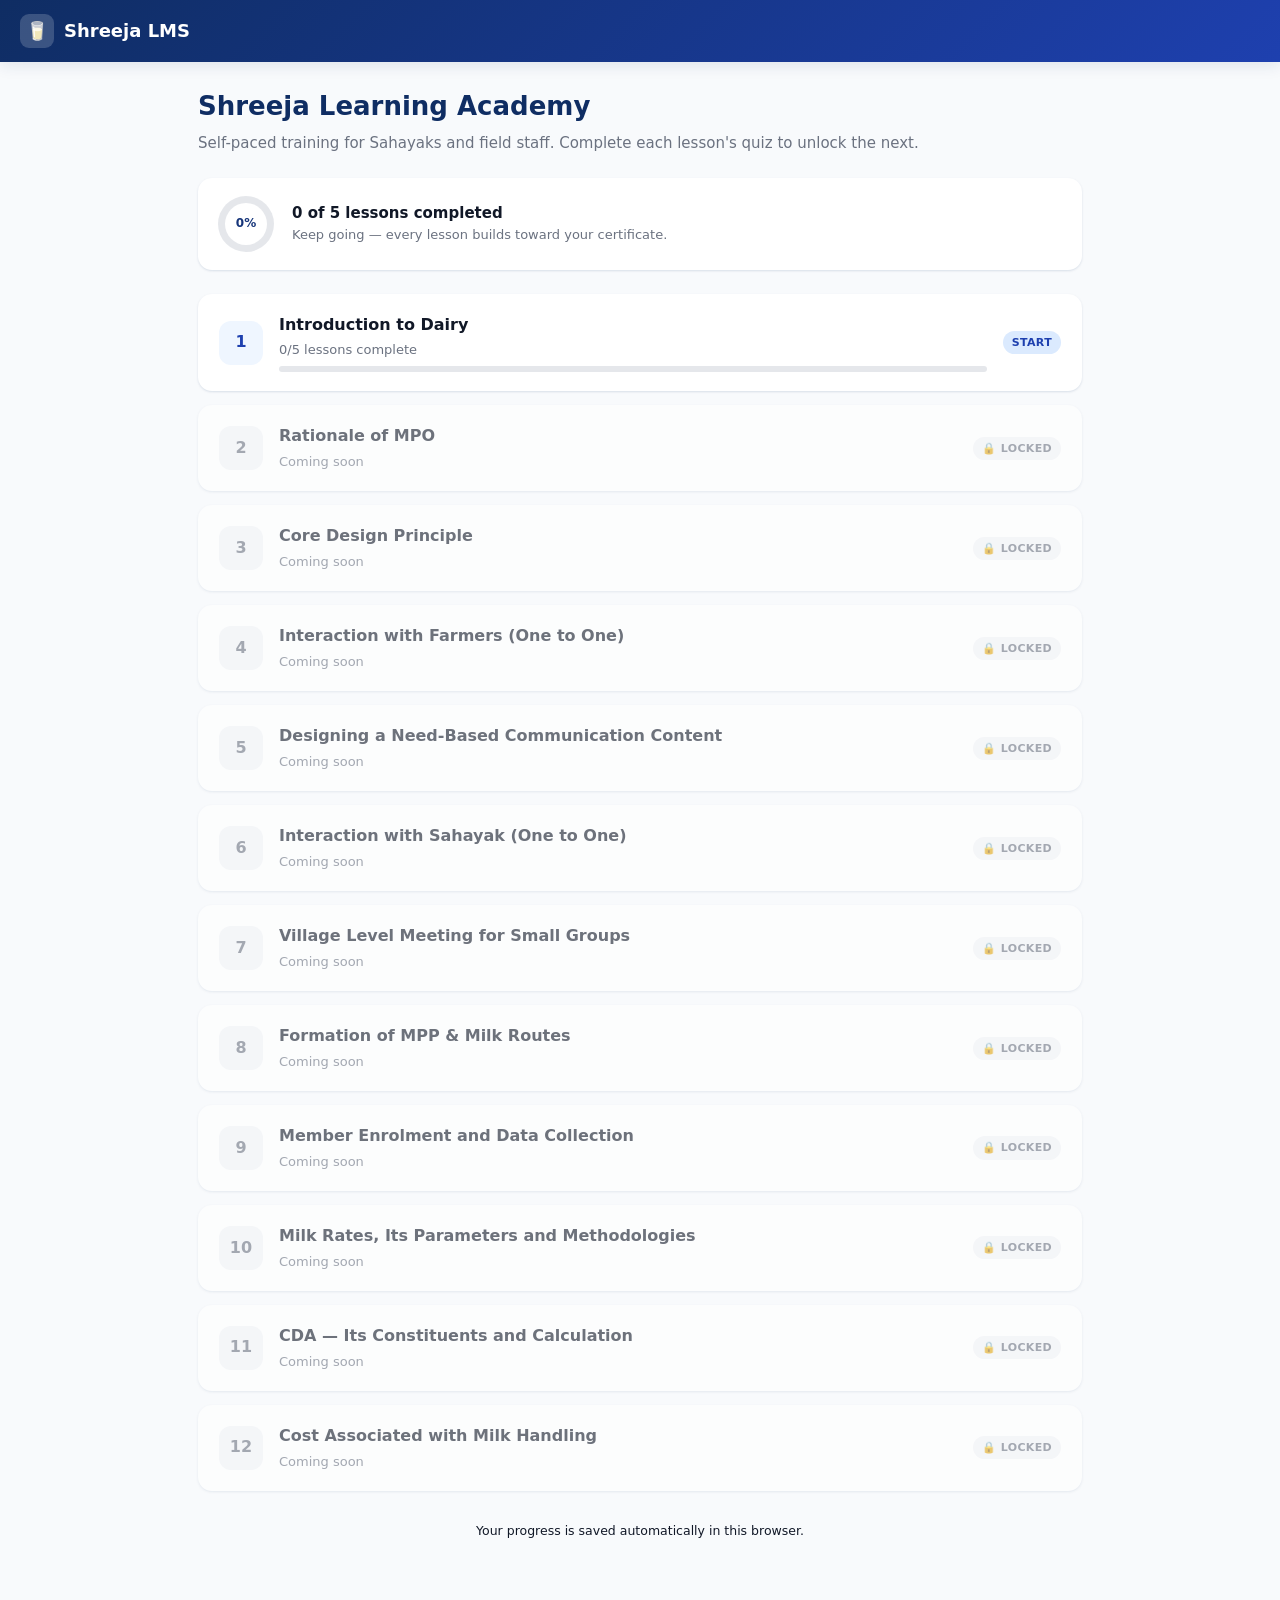
==== index.html @ 1f67852d "Initial commit: Shreeja LMS with Module 1 (Introduction to Dairy)" ====
<!doctype html>
<html lang="en">
  <head>
    <meta charset="UTF-8" />
    <meta name="viewport" content="width=device-width, initial-scale=1.0" />
    <title>Shreeja Learning Academy</title>
    <link rel="stylesheet" href="styles.css" />
  </head>
  <body>
    <div id="app"></div>
    <script type="module" src="app.js"></script>
  </body>
</html>
---- styles.css ----
:root {
  --blue-900: #0f2d63;
  --blue-800: #16357a;
  --blue-700: #1e40af;
  --blue-600: #2563eb;
  --blue-500: #3b82f6;
  --blue-100: #dbeafe;
  --blue-50: #eff6ff;
  --green-600: #16a34a;
  --green-100: #dcfce7;
  --amber-600: #d97706;
  --amber-100: #fef3c7;
  --red-600: #dc2626;
  --red-100: #fee2e2;
  --gray-900: #111827;
  --gray-700: #374151;
  --gray-500: #6b7280;
  --gray-300: #d1d5db;
  --gray-200: #e5e7eb;
  --gray-100: #f3f4f6;
  --gray-50: #f8fafc;
  --radius: 14px;
  --shadow: 0 1px 3px rgba(15, 45, 99, 0.08), 0 1px 2px rgba(15, 45, 99, 0.06);
  --shadow-md: 0 4px 14px rgba(15, 45, 99, 0.1);
}

* {
  box-sizing: border-box;
}

html,
body {
  margin: 0;
  padding: 0;
}

body {
  font-family: "Segoe UI", system-ui, -apple-system, Roboto, Helvetica, Arial, sans-serif;
  background: var(--gray-50);
  color: var(--gray-900);
  line-height: 1.55;
}

#app {
  min-height: 100vh;
}

a {
  color: inherit;
  text-decoration: none;
}

button {
  font-family: inherit;
}

/* ---------- Top bar ---------- */
.topbar {
  position: sticky;
  top: 0;
  z-index: 20;
  background: linear-gradient(135deg, var(--blue-900), var(--blue-700));
  color: white;
  padding: 14px 20px;
  display: flex;
  align-items: center;
  gap: 12px;
  box-shadow: var(--shadow-md);
}

.topbar .brand {
  display: flex;
  align-items: center;
  gap: 10px;
  font-weight: 700;
  font-size: 18px;
  cursor: pointer;
}

.topbar .brand-icon {
  width: 34px;
  height: 34px;
  border-radius: 9px;
  background: rgba(255, 255, 255, 0.18);
  display: flex;
  align-items: center;
  justify-content: center;
  font-size: 18px;
}

.topbar .spacer {
  flex: 1;
}

.topbar .back-btn {
  background: rgba(255, 255, 255, 0.15);
  border: none;
  color: white;
  padding: 8px 14px;
  border-radius: 999px;
  cursor: pointer;
  font-size: 14px;
  display: flex;
  align-items: center;
  gap: 6px;
}
.topbar .back-btn:hover {
  background: rgba(255, 255, 255, 0.28);
}

/* ---------- Layout ---------- */
.page {
  max-width: 920px;
  margin: 0 auto;
  padding: 24px 18px 64px;
}

.page-narrow {
  max-width: 760px;
}

/* ---------- Dashboard ---------- */
.dash-header {
  margin-bottom: 22px;
}
.dash-header h1 {
  font-size: 26px;
  margin: 0 0 6px;
  color: var(--blue-900);
}
.dash-header p {
  margin: 0;
  color: var(--gray-500);
  font-size: 15px;
}

.overall-progress {
  background: white;
  border-radius: var(--radius);
  box-shadow: var(--shadow);
  padding: 18px 20px;
  margin-bottom: 24px;
  display: flex;
  align-items: center;
  gap: 18px;
}

.ring {
  --pct: 0;
  width: 56px;
  height: 56px;
  border-radius: 50%;
  flex-shrink: 0;
  background: conic-gradient(var(--blue-600) calc(var(--pct) * 1%), var(--gray-200) 0);
  display: flex;
  align-items: center;
  justify-content: center;
}
.ring::after {
  content: attr(data-label);
  width: 42px;
  height: 42px;
  border-radius: 50%;
  background: white;
  display: flex;
  align-items: center;
  justify-content: center;
  font-size: 12px;
  font-weight: 700;
  color: var(--blue-800);
}

.module-grid {
  display: grid;
  grid-template-columns: 1fr;
  gap: 14px;
}

.module-card {
  background: white;
  border-radius: var(--radius);
  box-shadow: var(--shadow);
  padding: 18px 20px;
  display: flex;
  align-items: center;
  gap: 16px;
  transition: transform 0.15s ease, box-shadow 0.15s ease;
  border: 1px solid transparent;
}
.module-card.available {
  cursor: pointer;
}
.module-card.available:hover {
  transform: translateY(-2px);
  box-shadow: var(--shadow-md);
  border-color: var(--blue-100);
}
.module-card.locked {
  opacity: 0.6;
}

.module-number {
  width: 44px;
  height: 44px;
  border-radius: 12px;
  background: var(--blue-50);
  color: var(--blue-700);
  display: flex;
  align-items: center;
  justify-content: center;
  font-weight: 700;
  flex-shrink: 0;
  font-size: 16px;
}
.module-card.locked .module-number {
  background: var(--gray-100);
  color: var(--gray-500);
}

.module-info {
  flex: 1;
  min-width: 0;
}
.module-info h3 {
  margin: 0 0 3px;
  font-size: 16px;
  color: var(--gray-900);
}
.module-info .meta {
  font-size: 13px;
  color: var(--gray-500);
}

.badge {
  font-size: 11px;
  font-weight: 700;
  padding: 3px 9px;
  border-radius: 999px;
  text-transform: uppercase;
  letter-spacing: 0.03em;
}
.badge.complete {
  background: var(--green-100);
  color: var(--green-600);
}
.badge.progress {
  background: var(--blue-100);
  color: var(--blue-700);
}
.badge.locked {
  background: var(--gray-100);
  color: var(--gray-500);
}

.mini-bar {
  width: 100%;
  height: 6px;
  border-radius: 999px;
  background: var(--gray-200);
  overflow: hidden;
  margin-top: 6px;
}
.mini-bar > div {
  height: 100%;
  background: var(--blue-600);
  border-radius: 999px;
  transition: width 0.4s ease;
}

/* ---------- Module lesson list ---------- */
.module-hero {
  background: linear-gradient(135deg, var(--blue-800), var(--blue-600));
  color: white;
  border-radius: var(--radius);
  padding: 26px 24px;
  margin-bottom: 22px;
}
.module-hero h1 {
  margin: 0 0 8px;
  font-size: 24px;
}
.module-hero p {
  margin: 0;
  opacity: 0.92;
  font-size: 14.5px;
}
.module-hero .progress-row {
  display: flex;
  align-items: center;
  gap: 10px;
  margin-top: 16px;
}
.module-hero .bar-track {
  flex: 1;
  height: 8px;
  border-radius: 999px;
  background: rgba(255, 255, 255, 0.25);
  overflow: hidden;
}
.module-hero .bar-track > div {
  height: 100%;
  background: white;
  border-radius: 999px;
  transition: width 0.4s ease;
}
.module-hero .progress-label {
  font-size: 13px;
  font-weight: 600;
  white-space: nowrap;
}

.lesson-list {
  display: flex;
  flex-direction: column;
  gap: 12px;
}

.lesson-row {
  background: white;
  border-radius: var(--radius);
  box-shadow: var(--shadow);
  padding: 16px 18px;
  display: flex;
  align-items: center;
  gap: 14px;
}
.lesson-row.unlocked {
  cursor: pointer;
}
.lesson-row.unlocked:hover {
  box-shadow: var(--shadow-md);
}
.lesson-row.locked {
  opacity: 0.55;
}

.lesson-status-icon {
  width: 38px;
  height: 38px;
  border-radius: 50%;
  display: flex;
  align-items: center;
  justify-content: center;
  flex-shrink: 0;
  font-size: 16px;
  font-weight: 700;
}
.lesson-status-icon.done {
  background: var(--green-100);
  color: var(--green-600);
}
.lesson-status-icon.next {
  background: var(--blue-100);
  color: var(--blue-700);
}
.lesson-status-icon.locked {
  background: var(--gray-100);
  color: var(--gray-400);
}

.lesson-info {
  flex: 1;
  min-width: 0;
}
.lesson-info h4 {
  margin: 0 0 2px;
  font-size: 15.5px;
}
.lesson-info .meta {
  font-size: 13px;
  color: var(--gray-500);
}

.chev {
  color: var(--gray-300);
  font-size: 20px;
}

/* ---------- Lesson content blocks ---------- */
.lesson-title-bar {
  margin-bottom: 22px;
}
.lesson-title-bar .kicker {
  font-size: 13px;
  color: var(--blue-600);
  font-weight: 700;
  text-transform: uppercase;
  letter-spacing: 0.04em;
  margin-bottom: 4px;
}
.lesson-title-bar h1 {
  margin: 0;
  font-size: 24px;
  color: var(--gray-900);
}

.block {
  margin-bottom: 20px;
}

.block-hero {
  background: linear-gradient(135deg, var(--blue-900), var(--blue-600));
  color: white;
  padding: 30px 26px;
  border-radius: var(--radius);
}
.block-hero h2 {
  margin: 0 0 8px;
  font-size: 22px;
}
.block-hero p {
  margin: 0;
  opacity: 0.92;
}

.block-text {
  background: white;
  border-radius: var(--radius);
  box-shadow: var(--shadow);
  padding: 20px 22px;
}
.block-text h3 {
  margin: 0 0 8px;
  font-size: 17px;
  color: var(--blue-900);
}
.block-text .body {
  color: var(--gray-700);
  font-size: 15px;
}

.callout {
  border-radius: var(--radius);
  padding: 16px 18px;
  border-left: 5px solid var(--blue-600);
  background: var(--blue-50);
}
.callout h4 {
  margin: 0 0 4px;
  font-size: 14px;
  color: var(--blue-800);
  display: flex;
  align-items: center;
  gap: 6px;
}
.callout p {
  margin: 0;
  font-size: 14.5px;
  color: var(--gray-700);
}
.callout.tip {
  border-left-color: var(--green-600);
  background: var(--green-100);
}
.callout.tip h4 {
  color: var(--green-600);
}
.callout.warning {
  border-left-color: var(--amber-600);
  background: var(--amber-100);
}

.example-box {
  background: white;
  border: 1.5px dashed var(--blue-300, var(--blue-500));
  border-radius: var(--radius);
  padding: 18px 20px;
}
.example-box h4 {
  margin: 0 0 8px;
  font-size: 14px;
  color: var(--blue-700);
  text-transform: uppercase;
  letter-spacing: 0.03em;
}
.example-box p {
  margin: 0;
  font-size: 14.5px;
  color: var(--gray-700);
}

.stat-grid {
  display: grid;
  grid-template-columns: repeat(auto-fit, minmax(210px, 1fr));
  gap: 12px;
}
.stat-card {
  background: white;
  border-radius: var(--radius);
  box-shadow: var(--shadow);
  padding: 16px 18px;
}
.stat-card .label {
  font-weight: 700;
  font-size: 14px;
  color: var(--blue-800);
  margin-bottom: 4px;
}
.stat-card .text {
  font-size: 13.5px;
  color: var(--gray-700);
}

/* ---------- Bar chart ---------- */
.chart-box {
  background: white;
  border-radius: var(--radius);
  box-shadow: var(--shadow);
  padding: 20px 22px;
}
.chart-box h3 {
  margin: 0 0 2px;
  font-size: 16px;
  color: var(--blue-900);
}
.chart-source {
  font-size: 12px;
  color: var(--gray-500);
  margin-bottom: 14px;
}
.bar-row {
  display: flex;
  align-items: center;
  gap: 10px;
  margin-bottom: 9px;
}
.bar-row .bar-label {
  width: 118px;
  flex-shrink: 0;
  font-size: 13px;
  color: var(--gray-700);
  text-align: right;
  overflow: hidden;
  text-overflow: ellipsis;
  white-space: nowrap;
}
.bar-row .bar-track {
  flex: 1;
  background: var(--gray-100);
  border-radius: 6px;
  overflow: hidden;
  height: 22px;
  position: relative;
}
.bar-row .bar-fill {
  height: 100%;
  background: linear-gradient(90deg, var(--blue-500), var(--blue-700));
  border-radius: 6px;
  width: 0;
  transition: width 0.8s cubic-bezier(0.22, 1, 0.36, 1);
}
.bar-row .bar-value {
  width: 54px;
  flex-shrink: 0;
  font-size: 12.5px;
  font-weight: 700;
  color: var(--blue-800);
}

/* ---------- Timeline ---------- */
.timeline-box {
  background: white;
  border-radius: var(--radius);
  box-shadow: var(--shadow);
  padding: 20px 22px;
}
.timeline-box h3 {
  margin: 0 0 16px;
  font-size: 16px;
  color: var(--blue-900);
}
.timeline {
  position: relative;
  padding-left: 26px;
  border-left: 3px solid var(--blue-100);
}
.timeline-item {
  position: relative;
  padding-bottom: 18px;
}
.timeline-item:last-child {
  padding-bottom: 0;
}
.timeline-item::before {
  content: "";
  position: absolute;
  left: -32px;
  top: 3px;
  width: 12px;
  height: 12px;
  border-radius: 50%;
  background: var(--blue-600);
  border: 2px solid white;
  box-shadow: 0 0 0 2px var(--blue-600);
}
.timeline-item .year {
  font-weight: 700;
  color: var(--blue-700);
  font-size: 13.5px;
}
.timeline-item .text {
  font-size: 14px;
  color: var(--gray-700);
  margin-top: 2px;
}
.timeline-result {
  margin-top: 16px;
  background: var(--blue-900);
  color: white;
  text-align: center;
  font-weight: 700;
  padding: 12px 16px;
  border-radius: 10px;
  letter-spacing: 0.02em;
}

/* ---------- Poll (ungraded quick questions) ---------- */
.poll-box {
  background: white;
  border-radius: var(--radius);
  box-shadow: var(--shadow);
  padding: 20px 22px;
}
.poll-box > h3 {
  margin: 0 0 14px;
  font-size: 16px;
  color: var(--blue-900);
}
.poll-q {
  margin-bottom: 18px;
  padding-bottom: 18px;
  border-bottom: 1px solid var(--gray-100);
}
.poll-q:last-child {
  border-bottom: none;
  margin-bottom: 0;
  padding-bottom: 0;
}
.poll-q .q-text {
  font-weight: 600;
  font-size: 14.5px;
  margin-bottom: 10px;
  color: var(--gray-900);
}
.opt-list {
  display: flex;
  flex-direction: column;
  gap: 8px;
}
.opt-btn {
  text-align: left;
  padding: 10px 14px;
  border-radius: 10px;
  border: 1.5px solid var(--gray-200);
  background: white;
  cursor: pointer;
  font-size: 14px;
  color: var(--gray-800);
  transition: all 0.15s ease;
}
.opt-btn:hover:not(:disabled) {
  border-color: var(--blue-400, var(--blue-500));
  background: var(--blue-50);
}
.opt-btn:disabled {
  cursor: default;
}
.opt-btn.correct {
  border-color: var(--green-600);
  background: var(--green-100);
  color: #14532d;
  font-weight: 600;
}
.opt-btn.incorrect {
  border-color: var(--red-600);
  background: var(--red-100);
  color: #7f1d1d;
  font-weight: 600;
}
.poll-reveal {
  margin-top: 10px;
  font-size: 13.5px;
  color: var(--gray-600);
  background: var(--gray-50);
  padding: 10px 12px;
  border-radius: 8px;
}

/* ---------- Quiz ---------- */
.quiz-section {
  background: white;
  border-radius: var(--radius);
  box-shadow: var(--shadow-md);
  padding: 24px 24px 26px;
  border: 2px solid var(--blue-100);
}
.quiz-section > h2 {
  margin: 0 0 4px;
  font-size: 19px;
  color: var(--blue-900);
}
.quiz-section > .sub {
  font-size: 13.5px;
  color: var(--gray-500);
  margin-bottom: 18px;
}
.quiz-q {
  margin-bottom: 22px;
  padding-bottom: 22px;
  border-bottom: 1px solid var(--gray-100);
}
.quiz-q:last-of-type {
  border-bottom: none;
}
.quiz-q .q-num {
  font-size: 12px;
  font-weight: 700;
  color: var(--blue-600);
  text-transform: uppercase;
  letter-spacing: 0.03em;
  margin-bottom: 4px;
}
.quiz-q .q-text {
  font-weight: 600;
  font-size: 15px;
  color: var(--gray-900);
  margin-bottom: 10px;
}

.btn {
  display: inline-flex;
  align-items: center;
  gap: 8px;
  padding: 11px 22px;
  border-radius: 999px;
  border: none;
  font-size: 14.5px;
  font-weight: 700;
  cursor: pointer;
  transition: all 0.15s ease;
}
.btn-primary {
  background: var(--blue-600);
  color: white;
}
.btn-primary:hover {
  background: var(--blue-700);
}
.btn-primary:disabled {
  background: var(--gray-300);
  cursor: not-allowed;
}
.btn-outline {
  background: white;
  border: 1.5px solid var(--gray-300);
  color: var(--gray-700);
}
.btn-outline:hover {
  border-color: var(--blue-500);
  color: var(--blue-700);
}
.btn-success {
  background: var(--green-600);
  color: white;
}
.btn-row {
  display: flex;
  gap: 10px;
  margin-top: 6px;
  flex-wrap: wrap;
}

.quiz-result {
  text-align: center;
  padding: 10px 0 6px;
}
.quiz-result .score-circle {
  width: 108px;
  height: 108px;
  border-radius: 50%;
  margin: 0 auto 14px;
  display: flex;
  align-items: center;
  justify-content: center;
  flex-direction: column;
  font-weight: 800;
}
.quiz-result.pass .score-circle {
  background: var(--green-100);
  color: var(--green-600);
  border: 4px solid var(--green-600);
}
.quiz-result.fail .score-circle {
  background: var(--amber-100);
  color: var(--amber-600);
  border: 4px solid var(--amber-600);
}
.quiz-result .score-circle .pct {
  font-size: 26px;
  line-height: 1;
}
.quiz-result .score-circle .lbl {
  font-size: 10px;
  text-transform: uppercase;
  margin-top: 2px;
}
.quiz-result h3 {
  margin: 0 0 6px;
  font-size: 19px;
}
.quiz-result p {
  margin: 0 0 18px;
  color: var(--gray-600);
  font-size: 14.5px;
}

.quiz-review {
  text-align: left;
  margin-top: 18px;
  border-top: 1px solid var(--gray-100);
  padding-top: 16px;
}
.review-item {
  display: flex;
  gap: 10px;
  padding: 8px 0;
  font-size: 13.5px;
}
.review-item .mark {
  flex-shrink: 0;
  font-weight: 800;
}
.review-item.correct .mark {
  color: var(--green-600);
}
.review-item.incorrect .mark {
  color: var(--red-600);
}
.review-item .exp {
  color: var(--gray-500);
  margin-top: 2px;
}

/* ---------- Completion screen ---------- */
.completion-box {
  text-align: center;
  background: linear-gradient(135deg, var(--blue-900), var(--blue-600));
  color: white;
  border-radius: var(--radius);
  padding: 44px 24px;
}
.completion-box .icon {
  font-size: 56px;
  margin-bottom: 10px;
}
.completion-box h2 {
  margin: 0 0 8px;
  font-size: 24px;
}
.completion-box p {
  margin: 0 auto 20px;
  max-width: 440px;
  opacity: 0.92;
  font-size: 15px;
}

/* ---------- Footer nav on lesson page ---------- */
.lesson-nav {
  display: flex;
  justify-content: space-between;
  margin-top: 22px;
}

.progress-note {
  text-align: center;
  font-size: 12.5px;
  color: var(--gray-400);
  margin-top: 30px;
}

@media (max-width: 520px) {
  .bar-row .bar-label {
    width: 84px;
    font-size: 11.5px;
  }
  .page {
    padding: 18px 12px 50px;
  }
}
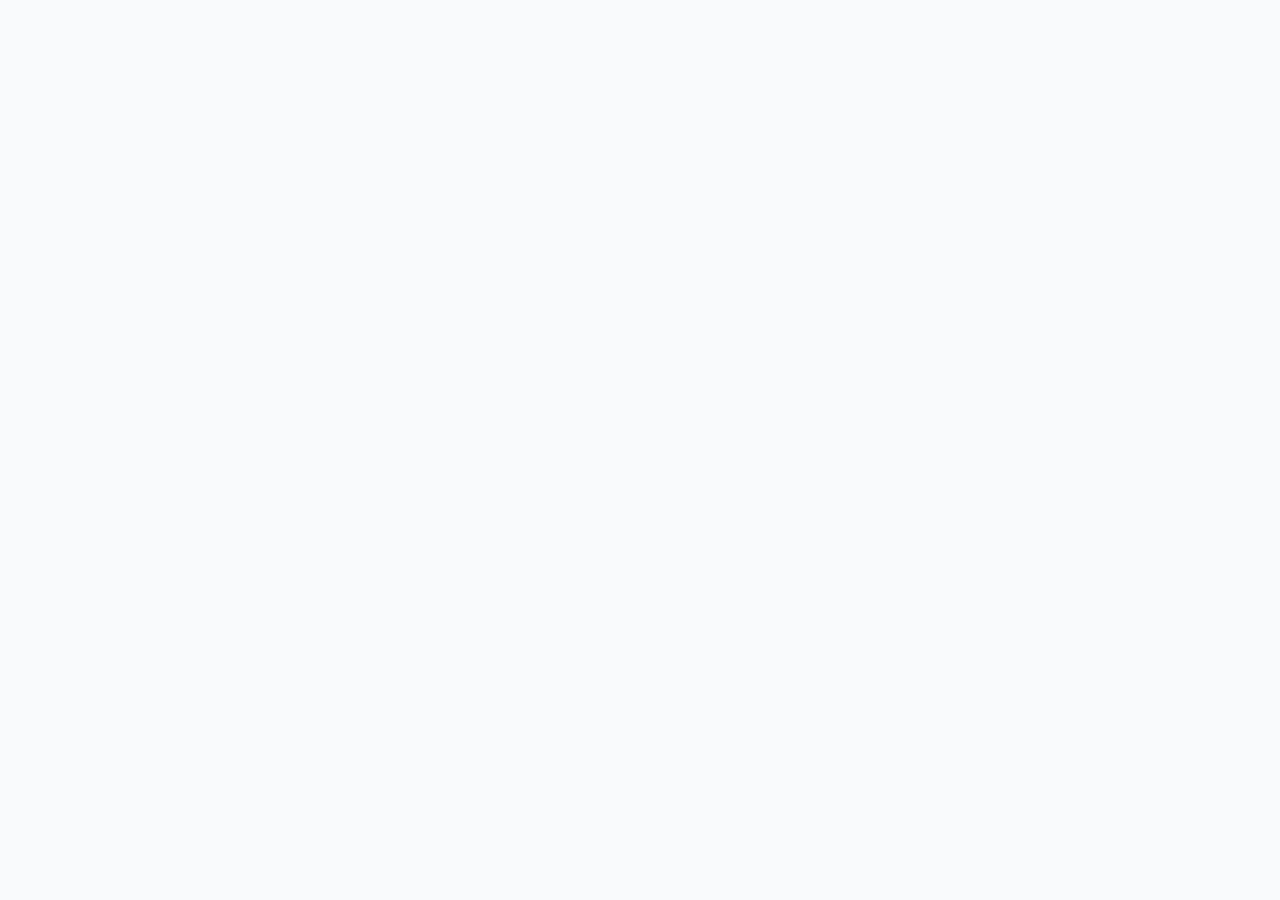
==== commit 2175eb1c: "Add offline support: installable PWA + Firestore local persistence Learners can now open lessons, ta" ====
--- a/index.html
+++ b/index.html
@@ -4,10 +4,22 @@
     <meta charset="UTF-8" />
     <meta name="viewport" content="width=device-width, initial-scale=1.0" />
     <title>Shreeja Learning Academy</title>
+    <meta name="theme-color" content="#0f2d63" />
+    <meta name="description" content="Employee training courses for Shreeja Milk field staff — works offline once installed." />
+    <link rel="manifest" href="manifest.json" />
+    <link rel="icon" href="assets/icons/icon-192.png" />
+    <link rel="apple-touch-icon" href="assets/icons/icon-192.png" />
     <link rel="stylesheet" href="styles.css" />
   </head>
   <body>
     <div id="app"></div>
     <script type="module" src="app.js"></script>
+    <script>
+      if ("serviceWorker" in navigator) {
+        window.addEventListener("load", () => {
+          navigator.serviceWorker.register("sw.js").catch(() => {});
+        });
+      }
+    </script>
   </body>
 </html>
--- a/styles.css
+++ b/styles.css
@@ -1,3 +1,22 @@
+.offline-banner {
+  position: fixed;
+  top: 0;
+  left: 0;
+  right: 0;
+  z-index: 9999;
+  background: var(--amber-600);
+  color: #fff;
+  font-size: 14px;
+  font-weight: 600;
+  text-align: center;
+  padding: 8px 16px;
+  box-shadow: 0 2px 6px rgba(0, 0, 0, 0.15);
+}
+
+body.has-offline-banner {
+  padding-top: 38px;
+}
+
 :root {
   --blue-900: #0f2d63;
   --blue-800: #16357a;
@@ -28,6 +47,83 @@
   box-sizing: border-box;
 }
 
+/* ---------- Animation keyframes ---------- */
+@keyframes fadeInUp {
+  from {
+    opacity: 0;
+    transform: translateY(14px);
+  }
+  to {
+    opacity: 1;
+    transform: translateY(0);
+  }
+}
+@keyframes popIn {
+  0% {
+    transform: scale(0.94);
+  }
+  60% {
+    transform: scale(1.03);
+  }
+  100% {
+    transform: scale(1);
+  }
+}
+@keyframes shakeX {
+  10%,
+  90% {
+    transform: translateX(-1px);
+  }
+  20%,
+  80% {
+    transform: translateX(2px);
+  }
+  30%,
+  50%,
+  70% {
+    transform: translateX(-4px);
+  }
+  40%,
+  60% {
+    transform: translateX(4px);
+  }
+}
+@keyframes bounceIn {
+  0% {
+    transform: scale(0.3);
+    opacity: 0;
+  }
+  60% {
+    transform: scale(1.15);
+    opacity: 1;
+  }
+  100% {
+    transform: scale(1);
+  }
+}
+@keyframes confettiPop {
+  0% {
+    transform: translateY(6px) scale(0.6);
+    opacity: 0;
+  }
+  60% {
+    transform: translateY(-3px) scale(1.15);
+    opacity: 1;
+  }
+  100% {
+    transform: translateY(0) scale(1);
+  }
+}
+@keyframes dotPulse {
+  0%,
+  100% {
+    box-shadow: 0 0 0 0 rgba(37, 99, 235, 0.5);
+  }
+  50% {
+    box-shadow: 0 0 0 5px rgba(37, 99, 235, 0);
+  }
+}
+
 html,
 body {
   margin: 0;
@@ -78,17 +174,23 @@
 }
 
 .topbar .brand-icon {
-  width: 34px;
-  height: 34px;
-  border-radius: 9px;
-  background: rgba(255, 255, 255, 0.18);
+  width: auto;
+  height: 30px;
+  border-radius: 7px;
+  background: white;
   display: flex;
   align-items: center;
   justify-content: center;
-  font-size: 18px;
-}
-
-.topbar .spacer {
+  padding: 3px 7px;
+}
+.brand-logo-img {
+  height: 100%;
+  width: auto;
+  display: block;
+  object-fit: contain;
+}
+
+.spacer {
   flex: 1;
 }
 
@@ -108,6 +210,222 @@
   background: rgba(255, 255, 255, 0.28);
 }
 
+.lang-switch-btn {
+  background: rgba(255, 255, 255, 0.15);
+  border: none;
+  color: white;
+  padding: 8px 12px;
+  border-radius: 999px;
+  cursor: pointer;
+  font-size: 13px;
+  font-weight: 600;
+  white-space: nowrap;
+}
+.lang-switch-btn:hover {
+  background: rgba(255, 255, 255, 0.28);
+}
+
+.admin-nav-btn,
+.logout-btn {
+  background: rgba(255, 255, 255, 0.15);
+  border: none;
+  color: white;
+  padding: 8px 12px;
+  border-radius: 999px;
+  cursor: pointer;
+  font-size: 13px;
+  font-weight: 600;
+  white-space: nowrap;
+}
+.admin-nav-btn:hover,
+.logout-btn:hover {
+  background: rgba(255, 255, 255, 0.28);
+}
+
+/* ---------- Language picker ---------- */
+.lang-picker-page {
+  min-height: 100vh;
+  display: flex;
+  align-items: center;
+  justify-content: center;
+  background: linear-gradient(135deg, var(--blue-900), var(--blue-600));
+  padding: 24px 16px;
+}
+.lang-picker-box {
+  background: white;
+  border-radius: 20px;
+  box-shadow: var(--shadow-md);
+  padding: 40px 28px;
+  max-width: 460px;
+  width: 100%;
+  text-align: center;
+  animation: fadeInUp 0.5s ease both;
+}
+.lang-picker-icon {
+  display: flex;
+  justify-content: center;
+  margin-bottom: 14px;
+}
+.lang-picker-logo-img {
+  height: 48px;
+  width: auto;
+}
+.lang-picker-box h1 {
+  margin: 0 0 8px;
+  font-size: 22px;
+  color: var(--blue-900);
+}
+.lang-picker-box p {
+  margin: 0 0 24px;
+  font-size: 14.5px;
+  color: var(--gray-500);
+}
+.lang-grid {
+  display: grid;
+  grid-template-columns: 1fr 1fr;
+  gap: 12px;
+}
+.lang-card {
+  background: var(--blue-50);
+  border: 2px solid var(--blue-100);
+  border-radius: 14px;
+  padding: 18px 12px;
+  cursor: pointer;
+  transition: all 0.15s ease;
+}
+.lang-card:hover {
+  border-color: var(--blue-600);
+  background: var(--blue-100);
+  transform: translateY(-2px);
+}
+.lang-native {
+  font-size: 20px;
+  font-weight: 800;
+  color: var(--blue-900);
+  margin-bottom: 4px;
+}
+.lang-label {
+  font-size: 12.5px;
+  color: var(--gray-500);
+}
+.lang-cancel {
+  margin-top: 20px;
+}
+
+/* ---------- Landing page ---------- */
+.landing-page {
+  min-height: 100vh;
+  background: var(--gray-50);
+}
+.landing-hero {
+  background: linear-gradient(135deg, var(--blue-900), var(--blue-600));
+  color: white;
+  text-align: center;
+  padding: 64px 20px 72px;
+}
+.landing-logo {
+  display: inline-flex;
+  background: white;
+  border-radius: 14px;
+  padding: 10px 18px;
+  margin-bottom: 24px;
+  box-shadow: 0 6px 18px rgba(0, 0, 0, 0.18);
+}
+.landing-logo img {
+  height: 44px;
+  width: auto;
+  display: block;
+}
+.landing-hero h1 {
+  margin: 0 auto 14px;
+  max-width: 620px;
+  font-size: 32px;
+  line-height: 1.25;
+}
+.landing-hero p {
+  margin: 0 auto 28px;
+  max-width: 520px;
+  font-size: 15.5px;
+  opacity: 0.92;
+}
+.landing-cta-row {
+  display: flex;
+  gap: 12px;
+  justify-content: center;
+  flex-wrap: wrap;
+}
+.landing-cta {
+  font-size: 16px;
+  padding: 13px 30px;
+  box-shadow: 0 6px 18px rgba(15, 45, 99, 0.25);
+}
+.landing-cta-row .btn-outline {
+  background: rgba(255, 255, 255, 0.08);
+  border-color: rgba(255, 255, 255, 0.5);
+  color: white;
+}
+.landing-cta-row .btn-outline:hover {
+  background: rgba(255, 255, 255, 0.16);
+  border-color: white;
+  color: white;
+}
+.landing-body {
+  padding-top: 40px;
+}
+.landing-features {
+  display: grid;
+  grid-template-columns: repeat(auto-fit, minmax(210px, 1fr));
+  gap: 16px;
+  margin-top: -56px;
+  margin-bottom: 40px;
+}
+.landing-feature {
+  background: white;
+  border-radius: var(--radius);
+  box-shadow: var(--shadow-md);
+  padding: 22px 20px;
+  text-align: center;
+}
+.landing-feature-icon {
+  font-size: 30px;
+  margin-bottom: 10px;
+}
+.landing-feature h3 {
+  margin: 0 0 6px;
+  font-size: 16px;
+  color: var(--blue-900);
+}
+.landing-feature p {
+  margin: 0;
+  font-size: 13.5px;
+  color: var(--gray-600);
+}
+.landing-supported {
+  text-align: center;
+  padding: 12px 0 40px;
+}
+.landing-supported-label {
+  font-size: 12.5px;
+  font-weight: 700;
+  text-transform: uppercase;
+  letter-spacing: 0.06em;
+  color: var(--gray-400);
+  margin-bottom: 18px;
+}
+.landing-logos {
+  display: flex;
+  align-items: center;
+  justify-content: center;
+  gap: 36px;
+  flex-wrap: wrap;
+}
+.landing-logo-img {
+  height: 46px;
+  width: auto;
+  object-fit: contain;
+  filter: grayscale(15%);
+}
+
 /* ---------- Layout ---------- */
 .page {
   max-width: 920px;
@@ -396,6 +714,34 @@
 
 .block {
   margin-bottom: 20px;
+  animation: fadeInUp 0.5s ease both;
+}
+.block:nth-of-type(1) {
+  animation-delay: 0.03s;
+}
+.block:nth-of-type(2) {
+  animation-delay: 0.09s;
+}
+.block:nth-of-type(3) {
+  animation-delay: 0.15s;
+}
+.block:nth-of-type(4) {
+  animation-delay: 0.21s;
+}
+.block:nth-of-type(5) {
+  animation-delay: 0.27s;
+}
+.block:nth-of-type(6) {
+  animation-delay: 0.33s;
+}
+.block:nth-of-type(7) {
+  animation-delay: 0.39s;
+}
+.block:nth-of-type(8) {
+  animation-delay: 0.45s;
+}
+.block:nth-of-type(n + 9) {
+  animation-delay: 0.5s;
 }
 
 .block-hero {
@@ -670,12 +1016,19 @@
   background: var(--green-100);
   color: #14532d;
   font-weight: 600;
+  animation: popIn 0.25s ease both;
 }
 .opt-btn.incorrect {
   border-color: var(--red-600);
   background: var(--red-100);
   color: #7f1d1d;
   font-weight: 600;
+  animation: shakeX 0.4s ease both;
+}
+.opt-btn.selected {
+  border-color: var(--blue-600);
+  background: var(--blue-50);
+  animation: popIn 0.2s ease both;
 }
 .poll-reveal {
   margin-top: 10px;
@@ -829,6 +1182,17 @@
 .review-item .mark {
   flex-shrink: 0;
   font-weight: 800;
+  animation: bounceIn 0.4s ease both;
+}
+
+.confetti-row {
+  font-size: 22px;
+  letter-spacing: 6px;
+  margin-bottom: 6px;
+}
+.confetti-row span,
+.confetti-row {
+  animation: confettiPop 0.6s ease both;
 }
 .review-item.correct .mark {
   color: var(--green-600);
@@ -864,11 +1228,869 @@
   font-size: 15px;
 }
 
+/* ---------- Glossary & ledger blocks ---------- */
+.glossary-box {
+  display: flex;
+  gap: 12px;
+  align-items: flex-start;
+  background: #fff7ed;
+  border: 1.5px dashed var(--amber-600);
+  border-radius: var(--radius);
+  padding: 14px 18px;
+  cursor: pointer;
+  transition: background 0.15s ease, transform 0.1s ease;
+}
+.glossary-box:hover {
+  background: #ffedd5;
+}
+.glossary-box:active {
+  transform: scale(0.99);
+}
+.gloss-icon {
+  font-size: 20px;
+  flex-shrink: 0;
+  animation: bounceIn 0.5s ease both;
+}
+.gloss-term {
+  font-weight: 800;
+  color: #92400e;
+}
+.gloss-hint {
+  display: inline-block;
+  margin-left: 8px;
+  font-size: 12px;
+  color: #b45309;
+  font-weight: 600;
+}
+.glossary-box.revealed .gloss-hint {
+  display: none;
+}
+.gloss-meaning {
+  display: none;
+  color: var(--gray-700);
+  font-size: 14.5px;
+  margin-top: 4px;
+}
+.glossary-box.revealed .gloss-meaning {
+  display: block;
+  animation: fadeInUp 0.3s ease both;
+}
+
+.ledger-box {
+  background: white;
+  border-radius: var(--radius);
+  box-shadow: var(--shadow);
+  padding: 18px 20px;
+}
+.ledger-box h3 {
+  margin: 0 0 12px;
+  font-size: 15.5px;
+  color: var(--blue-900);
+}
+.ledger-row {
+  display: flex;
+  justify-content: space-between;
+  gap: 12px;
+  padding: 8px 0;
+  font-size: 14.5px;
+  color: var(--gray-700);
+  border-bottom: 1px solid var(--gray-100);
+}
+.ledger-row:last-of-type {
+  border-bottom: none;
+}
+.ledger-row span:last-child {
+  font-weight: 700;
+  color: var(--gray-900);
+  white-space: nowrap;
+}
+.ledger-row.ledger-total {
+  margin-top: 4px;
+  padding-top: 12px;
+  border-top: 2px solid var(--blue-100);
+  border-bottom: none;
+  font-weight: 700;
+}
+.ledger-row.ledger-total span:first-child {
+  color: var(--blue-900);
+}
+.ledger-row.ledger-total span:last-child {
+  color: var(--green-600);
+  font-size: 16px;
+}
+
+/* ---------- Topic flow (guided lesson) ---------- */
+.topic-dots {
+  display: flex;
+  gap: 7px;
+  margin-bottom: 18px;
+  flex-wrap: wrap;
+}
+.dot {
+  width: 10px;
+  height: 10px;
+  border-radius: 50%;
+  background: var(--gray-200);
+}
+.dot.dot-active {
+  background: var(--blue-600);
+  transform: scale(1.3);
+  animation: dotPulse 1.6s ease-in-out infinite;
+}
+.dot.dot-done {
+  background: var(--green-600);
+}
+
+.topic-nav {
+  display: flex;
+  justify-content: space-between;
+  align-items: center;
+  margin-top: 24px;
+  gap: 10px;
+}
+
+.topic-kicker {
+  font-size: 13px;
+  color: var(--blue-600);
+  font-weight: 700;
+  text-transform: uppercase;
+  letter-spacing: 0.04em;
+  margin-bottom: 4px;
+}
+.topic-title {
+  margin: 0 0 18px;
+  font-size: 21px;
+  color: var(--gray-900);
+}
+
+.check-box {
+  background: var(--blue-50);
+  border: 1.5px solid var(--blue-100);
+  border-radius: var(--radius);
+  padding: 20px 22px;
+  margin-top: 22px;
+}
+.check-box > h3 {
+  margin: 0 0 3px;
+  font-size: 16px;
+  color: var(--blue-900);
+}
+.check-box > .sub {
+  font-size: 13px;
+  color: var(--gray-500);
+  margin-bottom: 14px;
+}
+
+.check-pass {
+  display: flex;
+  align-items: center;
+  gap: 12px;
+  background: var(--green-100);
+  border-radius: 10px;
+  padding: 12px 16px;
+}
+.check-pass-icon {
+  width: 34px;
+  height: 34px;
+  border-radius: 50%;
+  background: var(--green-600);
+  color: white;
+  display: flex;
+  align-items: center;
+  justify-content: center;
+  font-weight: 800;
+  flex-shrink: 0;
+}
+.check-pass-title {
+  font-weight: 700;
+  color: #14532d;
+  font-size: 14.5px;
+}
+.check-pass-sub {
+  font-size: 13px;
+  color: #166534;
+}
+
+.check-fail {
+  display: flex;
+  align-items: center;
+  gap: 12px;
+  background: var(--amber-100);
+  border-radius: 10px;
+  padding: 12px 16px;
+}
+.check-fail-icon {
+  width: 34px;
+  height: 34px;
+  border-radius: 50%;
+  background: var(--amber-600);
+  color: white;
+  display: flex;
+  align-items: center;
+  justify-content: center;
+  font-size: 16px;
+  flex-shrink: 0;
+  animation: bounceIn 0.4s ease both;
+}
+.check-fail-title {
+  font-weight: 700;
+  color: #92400e;
+  font-size: 14.5px;
+}
+.check-fail-sub {
+  font-size: 13px;
+  color: #92400e;
+  margin-top: 2px;
+}
+
+.review-banner {
+  background: linear-gradient(135deg, var(--amber-600), #f59e0b);
+  color: white;
+  border-radius: var(--radius);
+  padding: 16px 20px;
+  margin-bottom: 18px;
+}
+.review-banner-title {
+  font-weight: 800;
+  font-size: 16px;
+  margin-bottom: 3px;
+}
+.review-banner-sub {
+  font-size: 13.5px;
+  opacity: 0.95;
+}
+
 /* ---------- Footer nav on lesson page ---------- */
 .lesson-nav {
   display: flex;
   justify-content: space-between;
   margin-top: 22px;
+}
+
+/* ---------- Auth pages (login, change password) ---------- */
+.auth-page {
+  min-height: 100vh;
+  display: flex;
+  align-items: center;
+  justify-content: center;
+  padding: 24px;
+  background: linear-gradient(135deg, var(--blue-900), var(--blue-600));
+}
+.auth-box {
+  background: white;
+  border-radius: var(--radius);
+  box-shadow: var(--shadow-md);
+  padding: 34px 30px;
+  width: 100%;
+  max-width: 400px;
+  text-align: center;
+}
+.auth-logo {
+  margin-bottom: 14px;
+}
+.auth-logo img {
+  height: 44px;
+  width: auto;
+}
+.auth-box h1 {
+  font-size: 21px;
+  margin: 0 0 6px;
+  color: var(--blue-900);
+}
+.auth-box .sub {
+  font-size: 13.5px;
+  color: var(--gray-500);
+  margin: 0 0 22px;
+}
+.auth-box form {
+  text-align: left;
+}
+.field {
+  margin-bottom: 16px;
+}
+.field label {
+  display: block;
+  font-size: 13px;
+  font-weight: 600;
+  color: var(--gray-700);
+  margin-bottom: 5px;
+}
+.field input {
+  width: 100%;
+  padding: 10px 12px;
+  border: 1.5px solid var(--gray-300);
+  border-radius: 9px;
+  font-size: 14.5px;
+  font-family: inherit;
+}
+.field input:focus {
+  outline: none;
+  border-color: var(--blue-600);
+  box-shadow: 0 0 0 3px var(--blue-100);
+}
+.hint {
+  font-size: 12px;
+  color: var(--gray-500);
+  margin-top: 4px;
+}
+.auth-box .btn {
+  width: 100%;
+}
+.auth-error {
+  background: var(--red-100);
+  color: var(--red-600);
+  border-radius: 9px;
+  padding: 10px 12px;
+  font-size: 13px;
+  margin-bottom: 16px;
+  text-align: left;
+}
+.auth-note {
+  background: var(--green-100);
+  color: var(--green-600);
+  border-radius: 9px;
+  padding: 10px 12px;
+  font-size: 13px;
+  margin-top: 10px;
+  text-align: left;
+}
+
+.btn-danger {
+  background: white;
+  border: 1.5px solid var(--red-600);
+  color: var(--red-600);
+}
+.btn-danger:hover {
+  background: var(--red-100);
+}
+
+/* ---------- Course-completion certificate banner ---------- */
+.course-cert-banner {
+  display: flex;
+  align-items: center;
+  gap: 16px;
+  background: linear-gradient(135deg, var(--blue-900), var(--blue-600));
+  color: white;
+  border-radius: var(--radius);
+  padding: 18px 22px;
+  margin-bottom: 24px;
+  cursor: pointer;
+}
+.course-cert-banner .icon {
+  font-size: 36px;
+  flex-shrink: 0;
+}
+.course-cert-banner .text {
+  flex: 1;
+}
+.course-cert-banner h3 {
+  margin: 0 0 4px;
+  font-size: 16px;
+}
+.course-cert-banner p {
+  margin: 0;
+  font-size: 13.5px;
+  opacity: 0.92;
+}
+.course-cert-banner .btn {
+  flex-shrink: 0;
+}
+
+/* ---------- Admin portal ---------- */
+.admin-header {
+  margin-bottom: 20px;
+}
+.admin-header h1 {
+  font-size: 24px;
+  margin: 0 0 6px;
+  color: var(--blue-900);
+}
+.admin-header p {
+  margin: 0;
+  color: var(--gray-500);
+  font-size: 14px;
+}
+.admin-toolbar {
+  display: flex;
+  gap: 10px;
+  margin-bottom: 18px;
+  flex-wrap: wrap;
+}
+.admin-search {
+  flex: 1;
+  min-width: 200px;
+  padding: 10px 14px;
+  border: 1.5px solid var(--gray-300);
+  border-radius: 9px;
+  font-size: 14px;
+  font-family: inherit;
+}
+.admin-search:focus {
+  outline: none;
+  border-color: var(--blue-600);
+}
+.admin-table-wrap {
+  background: white;
+  border-radius: var(--radius);
+  box-shadow: var(--shadow);
+  overflow-x: auto;
+}
+.admin-table {
+  width: 100%;
+  border-collapse: collapse;
+  font-size: 13.5px;
+}
+.admin-table th {
+  text-align: left;
+  padding: 12px 16px;
+  color: var(--gray-500);
+  font-size: 11.5px;
+  text-transform: uppercase;
+  letter-spacing: 0.03em;
+  border-bottom: 1px solid var(--gray-100);
+  white-space: nowrap;
+}
+.admin-table td {
+  padding: 12px 16px;
+  border-bottom: 1px solid var(--gray-100);
+  vertical-align: middle;
+}
+.admin-table tr:last-child td {
+  border-bottom: none;
+}
+.admin-table tr.clickable {
+  cursor: pointer;
+}
+.admin-table tr.clickable:hover {
+  background: var(--blue-50);
+}
+.name-cell {
+  font-weight: 600;
+  color: var(--gray-900);
+}
+.login-id-cell {
+  color: var(--gray-500);
+  font-size: 13px;
+}
+.admin-progress-cell {
+  display: flex;
+  align-items: center;
+  gap: 8px;
+  min-width: 120px;
+}
+.admin-progress-cell .mini-bar {
+  flex: 1;
+  margin-top: 0;
+}
+.admin-progress-cell .pct-label {
+  font-size: 12.5px;
+  font-weight: 700;
+  color: var(--blue-700);
+  width: 34px;
+  text-align: right;
+}
+.admin-empty {
+  text-align: center;
+  padding: 40px 20px;
+  color: var(--gray-500);
+  font-size: 14.5px;
+}
+
+.admin-detail-box {
+  background: white;
+  border-radius: var(--radius);
+  box-shadow: var(--shadow);
+  padding: 22px 24px;
+  margin-bottom: 20px;
+}
+.admin-detail-header {
+  display: flex;
+  align-items: center;
+  justify-content: space-between;
+  gap: 16px;
+  flex-wrap: wrap;
+  margin-bottom: 6px;
+}
+.admin-detail-header h2 {
+  margin: 0;
+  font-size: 20px;
+  color: var(--blue-900);
+}
+.admin-detail-meta {
+  font-size: 13px;
+  color: var(--gray-500);
+  margin-bottom: 18px;
+}
+.admin-detail-overall {
+  display: flex;
+  align-items: center;
+  gap: 14px;
+  margin-bottom: 18px;
+}
+.admin-module-progress-row {
+  display: flex;
+  align-items: center;
+  gap: 14px;
+  padding: 12px 0;
+  border-bottom: 1px solid var(--gray-100);
+}
+.admin-module-progress-row .label {
+  width: 140px;
+  flex-shrink: 0;
+  font-size: 14px;
+  font-weight: 600;
+  color: var(--gray-800);
+}
+.admin-module-progress-row .mini-bar {
+  flex: 1;
+  margin-top: 0;
+}
+.admin-module-progress-row .count {
+  width: 70px;
+  flex-shrink: 0;
+  text-align: right;
+  font-size: 12.5px;
+  color: var(--gray-500);
+}
+
+/* Admin: expandable per-lesson checklist */
+.admin-expand-hint {
+  font-size: 12.5px;
+  color: var(--gray-500);
+  margin-bottom: 4px;
+}
+.admin-module-details {
+  border-bottom: 1px solid var(--gray-100);
+}
+.admin-module-details:last-child {
+  border-bottom: none;
+}
+.admin-module-details summary {
+  cursor: pointer;
+  list-style: none;
+  border-bottom: none;
+}
+.admin-module-details summary::-webkit-details-marker {
+  display: none;
+}
+.admin-chevron {
+  display: inline-block;
+  flex-shrink: 0;
+  width: 14px;
+  color: var(--gray-500);
+  transition: transform 0.15s ease;
+}
+.admin-module-details[open] .admin-chevron {
+  transform: rotate(90deg);
+}
+.admin-lesson-list {
+  padding: 2px 0 14px 28px;
+}
+.admin-lesson-row {
+  display: flex;
+  align-items: center;
+  justify-content: space-between;
+  gap: 12px;
+  flex-wrap: wrap;
+  padding: 8px 0;
+  border-bottom: 1px dashed var(--gray-100);
+}
+.admin-lesson-row:last-child {
+  border-bottom: none;
+}
+.admin-lesson-title {
+  font-size: 13.5px;
+  color: var(--gray-700);
+}
+.admin-lesson-status {
+  display: flex;
+  align-items: center;
+  gap: 8px;
+  flex-shrink: 0;
+}
+.admin-lesson-extra {
+  font-size: 12px;
+  color: var(--gray-500);
+  white-space: nowrap;
+}
+
+.admin-form-box {
+  background: white;
+  border-radius: var(--radius);
+  box-shadow: var(--shadow);
+  padding: 26px 24px;
+  max-width: 460px;
+}
+.admin-form-box h2 {
+  margin: 0 0 4px;
+  font-size: 19px;
+  color: var(--blue-900);
+}
+.admin-form-box .sub {
+  font-size: 13.5px;
+  color: var(--gray-500);
+  margin-bottom: 20px;
+}
+
+.status-pill {
+  font-size: 11px;
+  font-weight: 700;
+  padding: 3px 9px;
+  border-radius: 999px;
+  text-transform: uppercase;
+  letter-spacing: 0.03em;
+}
+.status-pill.active {
+  background: var(--green-100);
+  color: var(--green-600);
+}
+.status-pill.inactive {
+  background: var(--gray-100);
+  color: var(--gray-500);
+}
+
+/* ---------- Certificates list page ---------- */
+.cert-list-course {
+  display: flex;
+  align-items: center;
+  gap: 16px;
+  border-radius: var(--radius);
+  padding: 18px 22px;
+  margin-bottom: 22px;
+  flex-wrap: wrap;
+}
+.cert-list-course.earned {
+  background: linear-gradient(135deg, var(--blue-900), var(--blue-600));
+  color: white;
+}
+.cert-list-course.locked {
+  background: white;
+  box-shadow: var(--shadow);
+  color: var(--gray-700);
+}
+.cert-list-course-icon {
+  font-size: 34px;
+  flex-shrink: 0;
+}
+.cert-list-course-info {
+  flex: 1;
+  min-width: 200px;
+}
+.cert-list-course-info h3 {
+  margin: 0 0 4px;
+  font-size: 16px;
+}
+.cert-list-course.earned .cert-list-course-info p {
+  margin: 0;
+  font-size: 13.5px;
+  opacity: 0.92;
+}
+.cert-list-course.locked .cert-list-course-info p {
+  margin: 0;
+  font-size: 13.5px;
+  color: var(--gray-500);
+}
+.cert-list-modules {
+  display: flex;
+  flex-direction: column;
+  gap: 10px;
+}
+.cert-list-module {
+  background: white;
+  border-radius: var(--radius);
+  box-shadow: var(--shadow);
+  padding: 4px 18px;
+}
+.cert-list-module summary {
+  display: flex;
+  align-items: center;
+  justify-content: space-between;
+  gap: 12px;
+  padding: 14px 0;
+  cursor: pointer;
+  list-style: none;
+}
+.cert-list-module summary::-webkit-details-marker {
+  display: none;
+}
+.cert-list-module summary .label {
+  font-weight: 600;
+  font-size: 14.5px;
+  color: var(--blue-900);
+}
+.cert-list-module summary .count {
+  font-size: 12.5px;
+  color: var(--gray-500);
+  flex-shrink: 0;
+}
+.cert-list-lessons {
+  padding: 0 0 12px;
+}
+.cert-list-lesson-row {
+  display: flex;
+  align-items: center;
+  justify-content: space-between;
+  gap: 12px;
+  flex-wrap: wrap;
+  padding: 8px 0;
+  border-top: 1px dashed var(--gray-100);
+}
+.cert-list-lesson-title {
+  font-size: 13.5px;
+  color: var(--gray-700);
+}
+.btn-small {
+  padding: 6px 12px;
+  font-size: 12.5px;
+}
+
+/* ---------- Certificate (view + print) ---------- */
+.cert-toolbar {
+  display: flex;
+  justify-content: center;
+  margin: 18px auto;
+  max-width: 800px;
+}
+.cert-page {
+  max-width: 800px;
+  margin: 0 auto 60px;
+  padding: 0 18px;
+}
+.cert-card {
+  position: relative;
+  background: #fffdf7;
+  border: 2px solid var(--blue-600);
+  border-radius: 10px;
+  padding: 52px 40px 38px;
+  text-align: center;
+  box-shadow: var(--shadow-md);
+}
+.cert-corner {
+  position: absolute;
+  width: 34px;
+  height: 34px;
+  border-color: var(--blue-600);
+  border-style: solid;
+  border-width: 0;
+}
+.cert-corner-tl {
+  top: 10px;
+  left: 10px;
+  border-top-width: 3px;
+  border-left-width: 3px;
+}
+.cert-corner-tr {
+  top: 10px;
+  right: 10px;
+  border-top-width: 3px;
+  border-right-width: 3px;
+}
+.cert-corner-bl {
+  bottom: 10px;
+  left: 10px;
+  border-bottom-width: 3px;
+  border-left-width: 3px;
+}
+.cert-corner-br {
+  bottom: 10px;
+  right: 10px;
+  border-bottom-width: 3px;
+  border-right-width: 3px;
+}
+.cert-logo {
+  margin-bottom: 8px;
+}
+.cert-logo img {
+  height: 44px;
+  width: auto;
+}
+.cert-kicker {
+  text-transform: uppercase;
+  letter-spacing: 0.12em;
+  font-size: 11.5px;
+  font-weight: 700;
+  color: var(--blue-700);
+  margin-bottom: 6px;
+}
+.cert-seal {
+  font-size: 34px;
+  margin-bottom: 4px;
+}
+.cert-title {
+  font-family: Georgia, "Times New Roman", serif;
+  font-size: 30px;
+  color: var(--blue-900);
+  margin: 0 0 18px;
+  letter-spacing: 0.02em;
+}
+.cert-presented {
+  font-size: 13px;
+  color: var(--gray-500);
+  margin-bottom: 8px;
+}
+.cert-name {
+  font-family: Georgia, "Times New Roman", serif;
+  font-size: 28px;
+  font-weight: 700;
+  color: var(--blue-800);
+  border-bottom: 2px solid var(--blue-100);
+  display: inline-block;
+  padding: 0 12px 10px;
+  margin-bottom: 18px;
+}
+.cert-body {
+  font-size: 15px;
+  color: var(--gray-700);
+  line-height: 1.7;
+  margin-bottom: 14px;
+}
+.cert-program {
+  font-size: 12.5px;
+  color: var(--gray-500);
+  font-style: italic;
+  margin-bottom: 22px;
+}
+.cert-meta-row {
+  display: flex;
+  justify-content: center;
+  gap: 28px;
+  flex-wrap: wrap;
+  border-top: 1px dashed var(--gray-300);
+  padding-top: 14px;
+  margin-bottom: 10px;
+}
+.cert-meta-item {
+  font-size: 13px;
+  font-weight: 600;
+  color: var(--blue-700);
+}
+.cert-id {
+  font-size: 11px;
+  color: var(--gray-500);
+  font-family: "Courier New", monospace;
+  letter-spacing: 0.03em;
+}
+
+/* ---------- Print (certificates) ---------- */
+@media print {
+  .no-print {
+    display: none !important;
+  }
+  body {
+    background: white;
+  }
+  .cert-page {
+    padding: 0;
+    margin: 0;
+    max-width: 100%;
+  }
+  .cert-card {
+    box-shadow: none;
+    border: 2px solid var(--blue-900);
+  }
+}
+@page {
+  margin: 1.2cm;
 }
 
 .progress-note {
